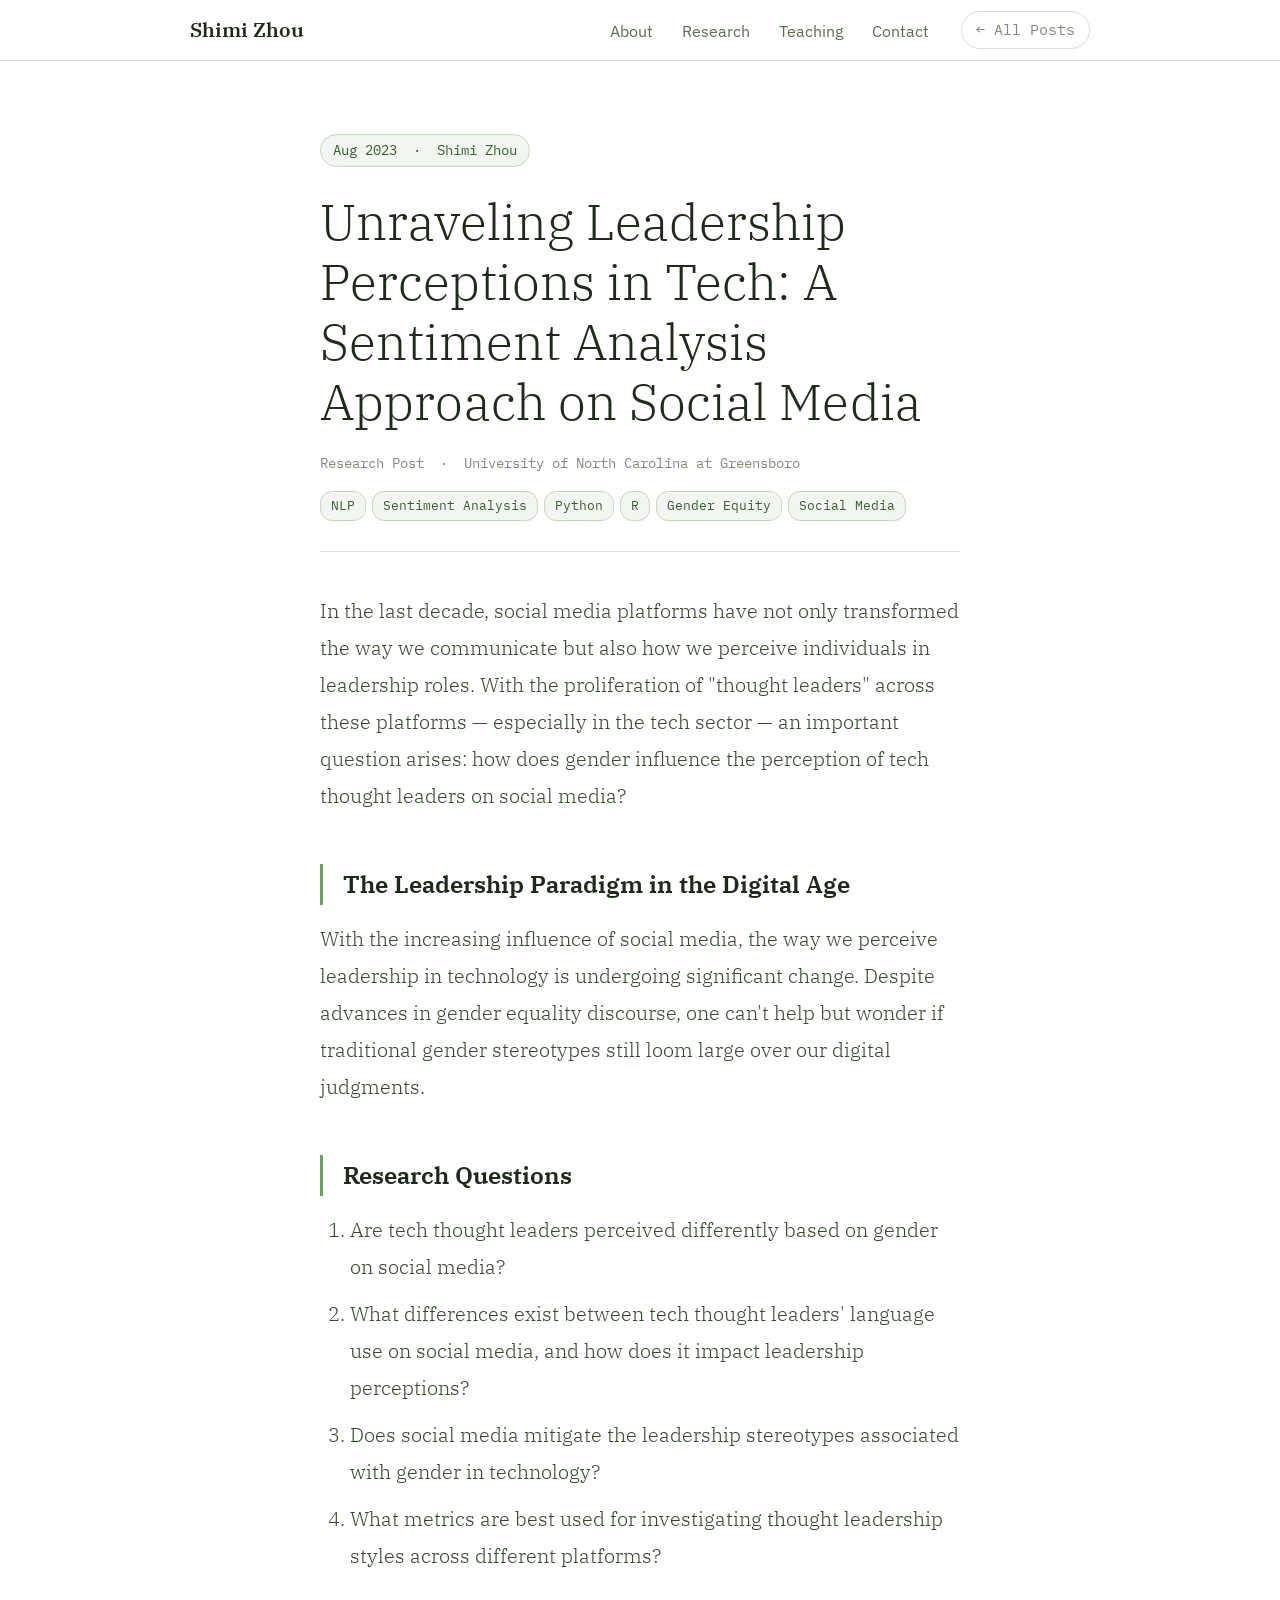
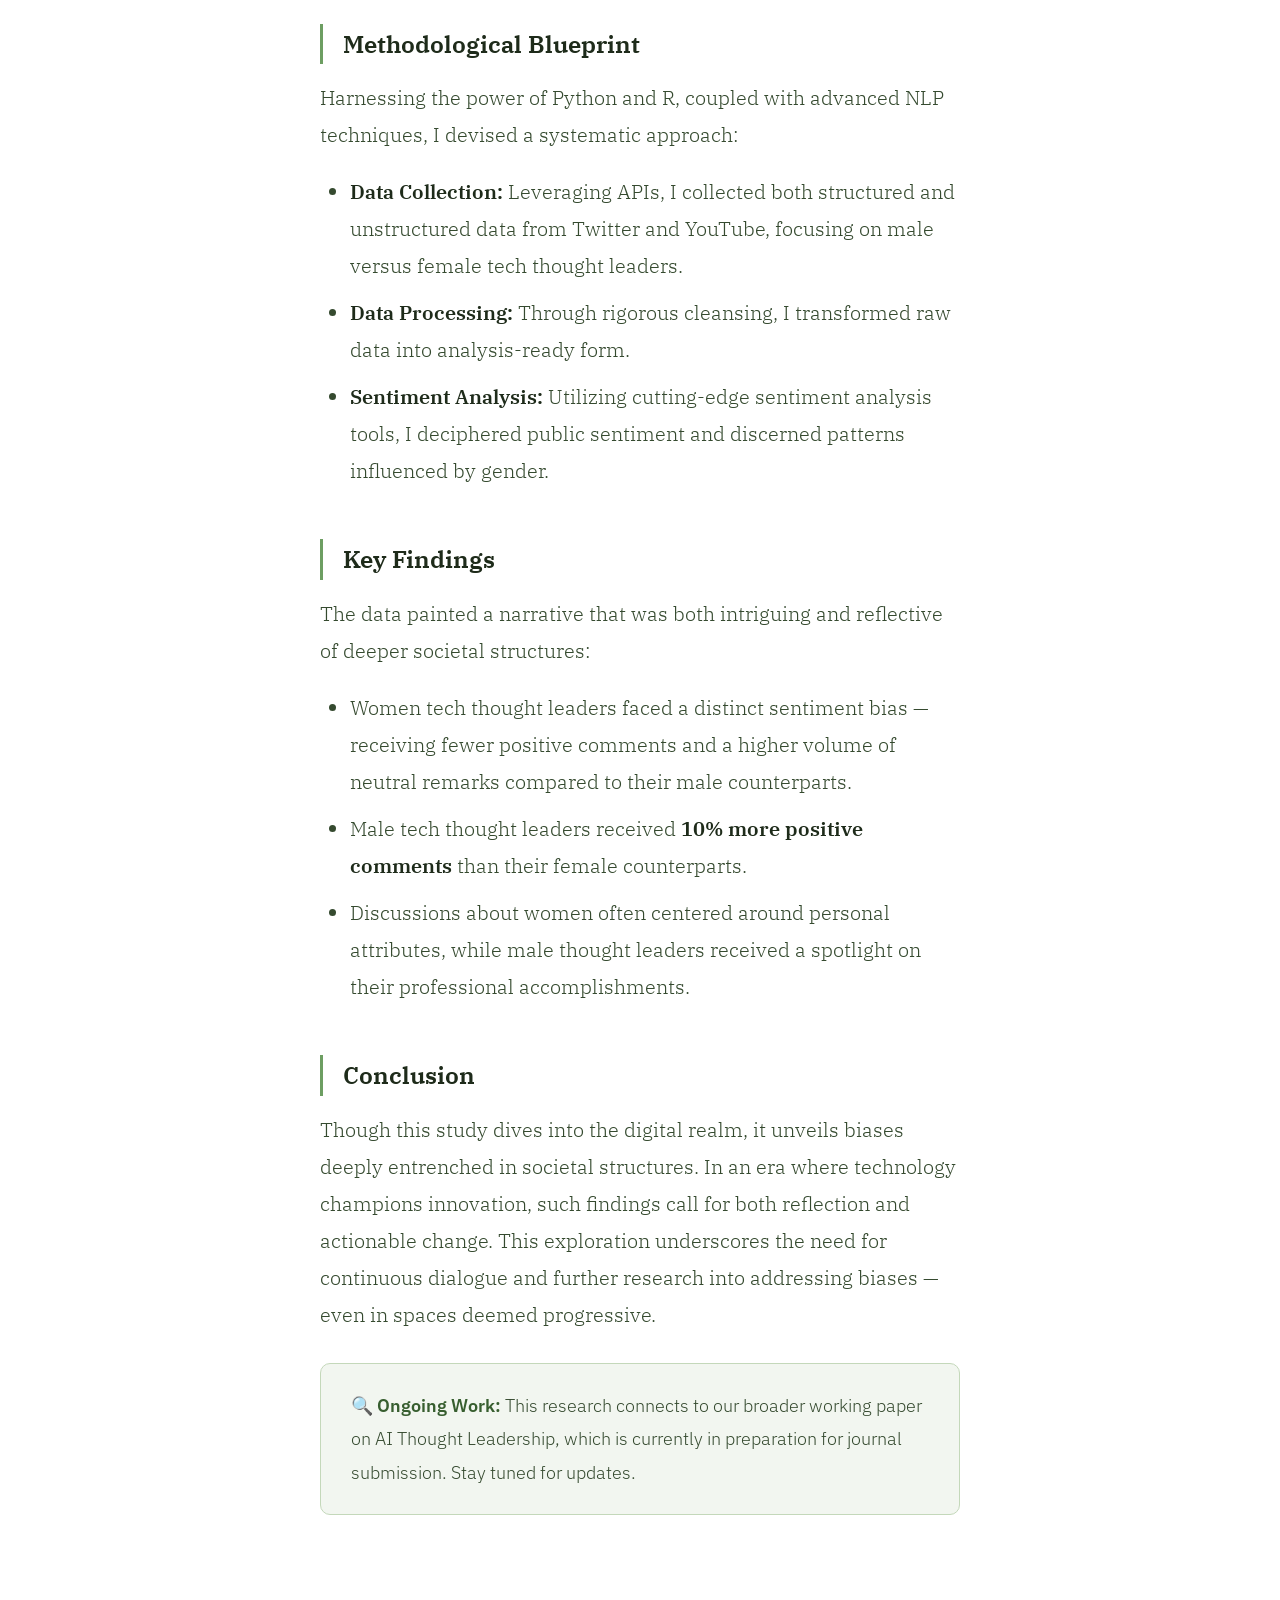
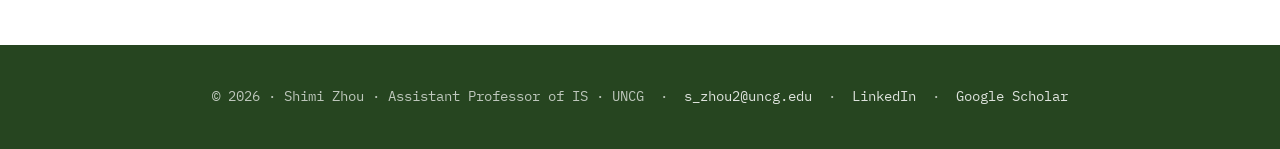
==== research-sentiment.html @ 28179974 "Add files via upload" ====
<!DOCTYPE html>
<html lang="en">
<head>
<meta charset="UTF-8">
<meta name="viewport" content="width=device-width,initial-scale=1">
<title>Unraveling Leadership Perceptions in Tech: A Sentiment Analysis Approach on Social Media — Shimi Zhou</title>
<link href="https://fonts.googleapis.com/css2?family=IBM+Plex+Serif:ital,wght@0,300;0,400;0,600;1,300;1,400;1,600&family=IBM+Plex+Sans:wght@300;400;500;600&family=IBM+Plex+Mono:wght@400;500&display=swap" rel="stylesheet">
<style>
:root{
  --sage-50:#f2f6f0;--sage-100:#e0ead9;--sage-200:#c4d8ba;--sage-300:#9dbd90;
  --sage-400:#6d9e62;--sage-500:#4a7a40;--sage-600:#375e2f;--sage-700:#264520;
  --warm-50:#faf8f4;--warm-100:#f2ede4;
  --stone:#8a8478;--stone2:#6b6560;
  --ink:#1e2b1a;--ink2:#354a2f;--ink3:#5a6e52;
  --white:#ffffff;
  --border:#d4e0cc;--border2:#b8ccac;
  --serif:'IBM Plex Serif',Georgia,serif;
  --sans:'IBM Plex Sans',system-ui,sans-serif;
  --mono:'IBM Plex Mono',monospace;
  --r:10px;--r-sm:6px;--r-lg:16px;
}
*,*::before,*::after{box-sizing:border-box;margin:0;padding:0}
html{font-size:20px;scroll-behavior:smooth}
body{font-family:var(--sans);background:var(--white);color:var(--ink);line-height:1.7}
a{color:var(--sage-500);text-decoration:none}
a:hover{text-decoration:underline}

/* NAV */
nav{position:sticky;top:0;z-index:100;background:rgba(255,255,255,0.95);backdrop-filter:blur(10px);border-bottom:1px solid var(--border);padding:0 2rem}
.nav-inner{max-width:900px;margin:0 auto;display:flex;align-items:center;gap:1rem;height:60px}
.nav-brand{font-family:var(--serif);font-size:1rem;font-weight:600;color:var(--ink);text-decoration:none;margin-right:auto}
.nav-links a{font-family:var(--sans);font-size:0.82rem;color:var(--ink3);text-decoration:none;padding:6px 12px;border-radius:20px;transition:background 0.15s}
.nav-links a:hover{background:var(--sage-50)}
.nav-back{font-family:var(--mono);font-size:0.75rem;color:var(--stone);border:1px solid var(--border);padding:5px 14px;border-radius:20px;transition:all 0.15s}
.nav-back:hover{background:var(--sage-50);color:var(--sage-600);border-color:var(--sage-300);text-decoration:none}

/* ARTICLE */
.article-wrap{max-width:720px;margin:0 auto;padding:3.5rem 2rem 5rem}
.article-chip{display:inline-flex;align-items:center;gap:6px;font-family:var(--mono);font-size:0.68rem;color:var(--sage-600);background:var(--sage-50);border:1px solid var(--sage-200);padding:4px 12px;border-radius:20px;margin-bottom:1.25rem}
h1.article-title{font-family:var(--serif);font-size:clamp(1.7rem,4vw,2.5rem);font-weight:300;color:var(--ink);line-height:1.2;margin-bottom:1rem}
.article-meta{font-family:var(--mono);font-size:0.7rem;color:var(--stone);margin-bottom:0.75rem}
.btags{display:flex;flex-wrap:wrap;gap:6px;margin-bottom:2rem;padding-bottom:1.5rem;border-bottom:1px solid var(--border)}
.btag{font-family:var(--mono);font-size:0.65rem;color:var(--sage-600);background:var(--sage-50);border:1px solid var(--sage-200);padding:3px 10px;border-radius:12px}
h2.bsec-heading{font-family:var(--serif);font-size:1.2rem;font-weight:600;color:var(--ink);margin:2.5rem 0 0.75rem;padding-left:1rem;border-left:3px solid var(--sage-400)}
.bsec-body{font-family:var(--serif);font-size:1rem;font-weight:300;color:var(--ink2);line-height:1.85;margin-bottom:1rem}
.bsec-body p{margin-bottom:1rem}
.bsec-body ul,.bsec-body ol{padding-left:1.5rem;margin-bottom:1rem}
.bsec-body li{margin-bottom:0.5rem}
.bsec-body strong{font-weight:600;color:var(--ink)}
.bsec-body a{color:var(--sage-500);text-decoration:underline;text-underline-offset:3px}
.callout{background:var(--sage-50);border:1px solid var(--sage-200);border-radius:10px;padding:1.25rem 1.5rem;margin:1.5rem 0;font-family:var(--sans);font-size:0.9rem;color:var(--ink2)}
.callout strong{color:var(--sage-600)}

/* FOOTER */
footer{background:var(--sage-700);color:rgba(255,255,255,0.7);padding:2rem;text-align:center;font-family:var(--mono);font-size:0.7rem}
footer a{color:rgba(255,255,255,0.85)}
</style>
</head>
<body>
<nav>
  <div class="nav-inner">
    <a class="nav-brand" href="index.html">Shimi Zhou</a>
    <div class="nav-links">
      <a href="index.html#about">About</a>
      <a href="index.html#research">Research</a>
      <a href="index.html#teaching">Teaching</a>
      <a href="index.html#contact">Contact</a>
    </div>
    <a class="nav-back" href="index.html#blog">← All Posts</a>
  </div>
</nav>

<div class="article-wrap">
  <div class="article-chip">Aug 2023 &nbsp;·&nbsp; Shimi Zhou</div>
  <h1 class="article-title">Unraveling Leadership Perceptions in Tech: A Sentiment Analysis Approach on Social Media</h1>
  <div class="article-meta">Research Post &nbsp;·&nbsp; University of North Carolina at Greensboro</div>
  <div class="btags"><span class="btag">NLP</span><span class="btag">Sentiment Analysis</span><span class="btag">Python</span><span class="btag">R</span><span class="btag">Gender Equity</span><span class="btag">Social Media</span></div>
  <div class="bsec-body"><p>In the last decade, social media platforms have not only transformed the way we communicate but also how we perceive individuals in leadership roles. With the proliferation of "thought leaders" across these platforms — especially in the tech sector — an important question arises: how does gender influence the perception of tech thought leaders on social media?</p></div>
<h2 class="bsec-heading">The Leadership Paradigm in the Digital Age</h2>
<div class="bsec-body"><p>With the increasing influence of social media, the way we perceive leadership in technology is undergoing significant change. Despite advances in gender equality discourse, one can't help but wonder if traditional gender stereotypes still loom large over our digital judgments.</p></div>
<h2 class="bsec-heading">Research Questions</h2>
<div class="bsec-body"><ol><li>Are tech thought leaders perceived differently based on gender on social media?</li><li>What differences exist between tech thought leaders' language use on social media, and how does it impact leadership perceptions?</li><li>Does social media mitigate the leadership stereotypes associated with gender in technology?</li><li>What metrics are best used for investigating thought leadership styles across different platforms?</li></ol></div>
<h2 class="bsec-heading">Methodological Blueprint</h2>
<div class="bsec-body"><p>Harnessing the power of Python and R, coupled with advanced NLP techniques, I devised a systematic approach:</p><ul><li><strong>Data Collection:</strong> Leveraging APIs, I collected both structured and unstructured data from Twitter and YouTube, focusing on male versus female tech thought leaders.</li><li><strong>Data Processing:</strong> Through rigorous cleansing, I transformed raw data into analysis-ready form.</li><li><strong>Sentiment Analysis:</strong> Utilizing cutting-edge sentiment analysis tools, I deciphered public sentiment and discerned patterns influenced by gender.</li></ul></div>
<h2 class="bsec-heading">Key Findings</h2>
<div class="bsec-body"><p>The data painted a narrative that was both intriguing and reflective of deeper societal structures:</p><ul><li>Women tech thought leaders faced a distinct sentiment bias — receiving fewer positive comments and a higher volume of neutral remarks compared to their male counterparts.</li><li>Male tech thought leaders received <strong>10% more positive comments</strong> than their female counterparts.</li><li>Discussions about women often centered around personal attributes, while male thought leaders received a spotlight on their professional accomplishments.</li></ul></div>
<h2 class="bsec-heading">Conclusion</h2>
<div class="bsec-body"><p>Though this study dives into the digital realm, it unveils biases deeply entrenched in societal structures. In an era where technology champions innovation, such findings call for both reflection and actionable change. This exploration underscores the need for continuous dialogue and further research into addressing biases — even in spaces deemed progressive.</p><div class="callout"><strong>🔍 Ongoing Work:</strong> This research connects to our broader working paper on AI Thought Leadership, which is currently in preparation for journal submission. Stay tuned for updates.</div></div>

</div>

<footer>
  <div>© 2026 · Shimi Zhou · Assistant Professor of IS · UNCG &nbsp;·&nbsp;
  <a href="mailto:s_zhou2@uncg.edu">s_zhou2@uncg.edu</a> &nbsp;·&nbsp;
  <a href="https://www.linkedin.com/in/shimi-zhou/" target="_blank">LinkedIn</a> &nbsp;·&nbsp;
  <a href="https://scholar.google.com/citations?user=-22qbhkAAAAJ" target="_blank">Google Scholar</a>
  </div>
</footer>
</body>
</html>
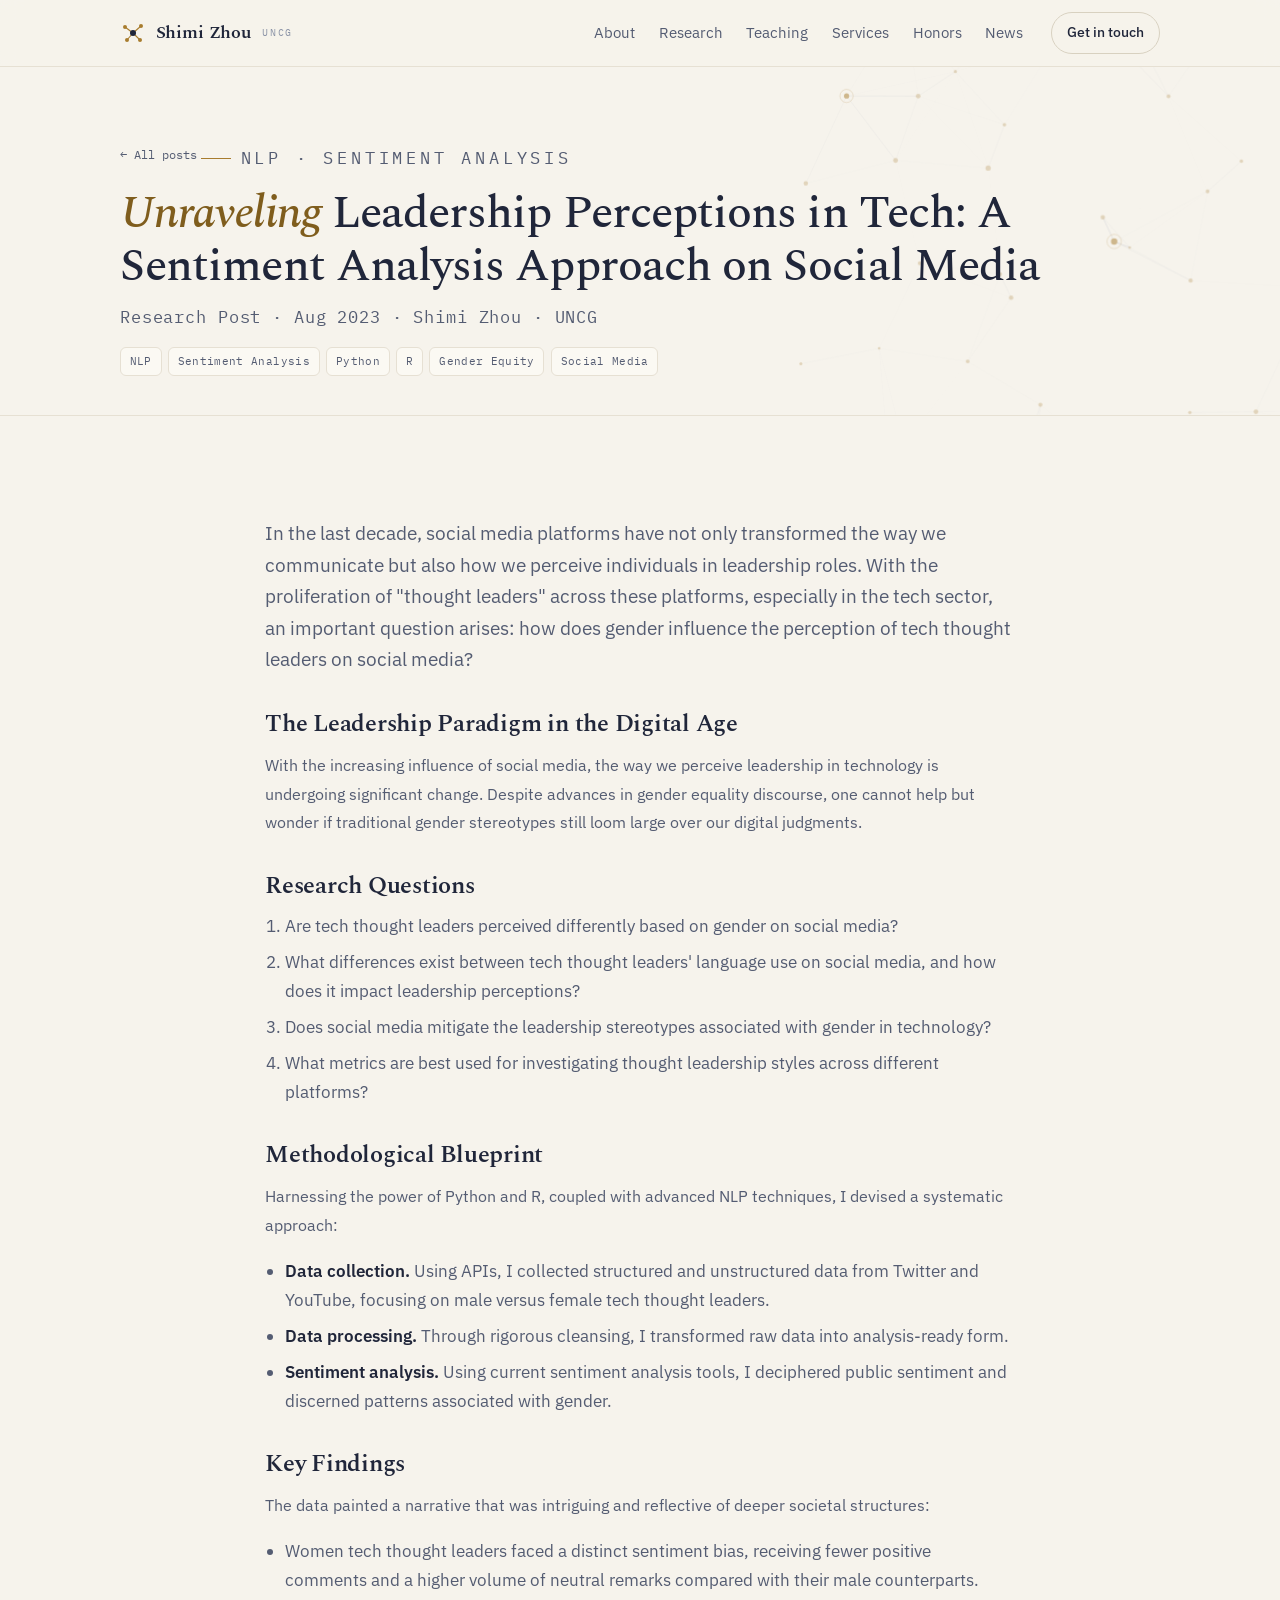
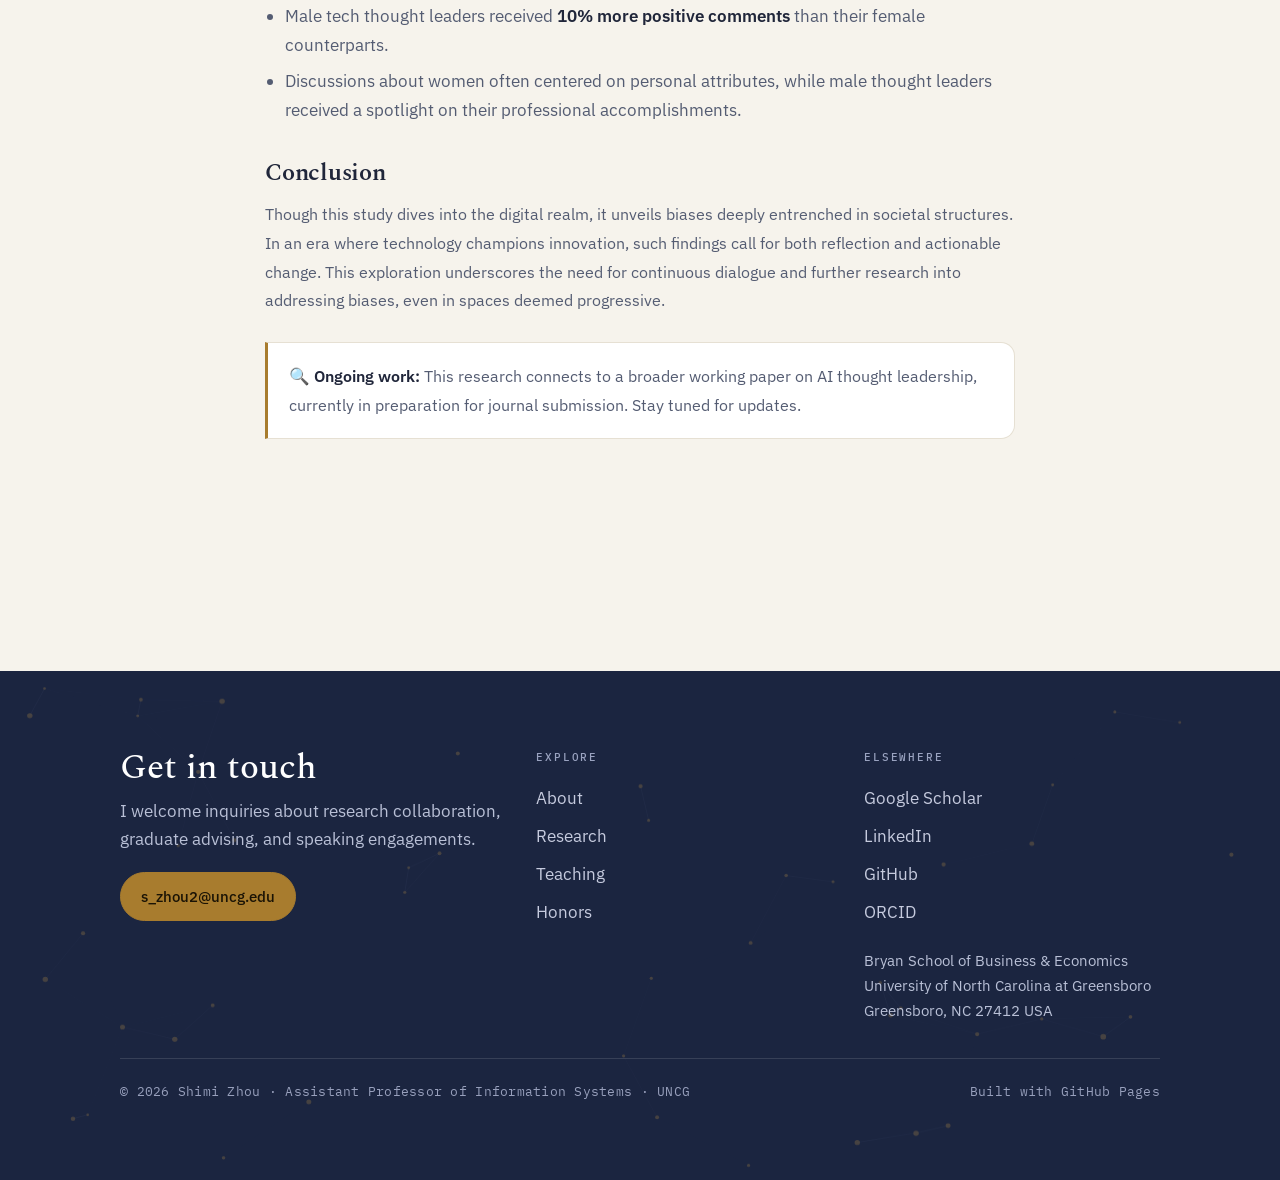
==== commit f8654532: "Add files via upload" ====
--- a/research-sentiment.html
+++ b/research-sentiment.html
@@ -1,100 +1,146 @@
 <!DOCTYPE html>
 <html lang="en">
 <head>
-<meta charset="UTF-8">
-<meta name="viewport" content="width=device-width,initial-scale=1">
+<meta charset="UTF-8" />
+<meta name="viewport" content="width=device-width, initial-scale=1.0" />
 <title>Unraveling Leadership Perceptions in Tech: A Sentiment Analysis Approach on Social Media — Shimi Zhou</title>
-<link href="https://fonts.googleapis.com/css2?family=IBM+Plex+Serif:ital,wght@0,300;0,400;0,600;1,300;1,400;1,600&family=IBM+Plex+Sans:wght@300;400;500;600&family=IBM+Plex+Mono:wght@400;500&display=swap" rel="stylesheet">
+<meta name="description" content="A sentiment analysis of how gender shapes perceptions of tech thought leaders on social media, using Python, R, and NLP. A research post by Shimi Zhou." />
+<link rel="preconnect" href="https://fonts.googleapis.com" />
+<link rel="preconnect" href="https://fonts.gstatic.com" crossorigin />
+<link href="https://fonts.googleapis.com/css2?family=IBM+Plex+Mono:wght@400;500&family=IBM+Plex+Sans:wght@400;500;600&family=Spectral:ital,wght@0,400;0,500;0,600;1,400;1,500&display=swap" rel="stylesheet" />
+<link rel="stylesheet" href="styles.css" />
 <style>
-:root{
-  --sage-50:#f2f6f0;--sage-100:#e0ead9;--sage-200:#c4d8ba;--sage-300:#9dbd90;
-  --sage-400:#6d9e62;--sage-500:#4a7a40;--sage-600:#375e2f;--sage-700:#264520;
-  --warm-50:#faf8f4;--warm-100:#f2ede4;
-  --stone:#8a8478;--stone2:#6b6560;
-  --ink:#1e2b1a;--ink2:#354a2f;--ink3:#5a6e52;
-  --white:#ffffff;
-  --border:#d4e0cc;--border2:#b8ccac;
-  --serif:'IBM Plex Serif',Georgia,serif;
-  --sans:'IBM Plex Sans',system-ui,sans-serif;
-  --mono:'IBM Plex Mono',monospace;
-  --r:10px;--r-sm:6px;--r-lg:16px;
-}
-*,*::before,*::after{box-sizing:border-box;margin:0;padding:0}
-html{font-size:20px;scroll-behavior:smooth}
-body{font-family:var(--sans);background:var(--white);color:var(--ink);line-height:1.7}
-a{color:var(--sage-500);text-decoration:none}
-a:hover{text-decoration:underline}
-
-/* NAV */
-nav{position:sticky;top:0;z-index:100;background:rgba(255,255,255,0.95);backdrop-filter:blur(10px);border-bottom:1px solid var(--border);padding:0 2rem}
-.nav-inner{max-width:900px;margin:0 auto;display:flex;align-items:center;gap:1rem;height:60px}
-.nav-brand{font-family:var(--serif);font-size:1rem;font-weight:600;color:var(--ink);text-decoration:none;margin-right:auto}
-.nav-links a{font-family:var(--sans);font-size:0.82rem;color:var(--ink3);text-decoration:none;padding:6px 12px;border-radius:20px;transition:background 0.15s}
-.nav-links a:hover{background:var(--sage-50)}
-.nav-back{font-family:var(--mono);font-size:0.75rem;color:var(--stone);border:1px solid var(--border);padding:5px 14px;border-radius:20px;transition:all 0.15s}
-.nav-back:hover{background:var(--sage-50);color:var(--sage-600);border-color:var(--sage-300);text-decoration:none}
-
-/* ARTICLE */
-.article-wrap{max-width:720px;margin:0 auto;padding:3.5rem 2rem 5rem}
-.article-chip{display:inline-flex;align-items:center;gap:6px;font-family:var(--mono);font-size:0.68rem;color:var(--sage-600);background:var(--sage-50);border:1px solid var(--sage-200);padding:4px 12px;border-radius:20px;margin-bottom:1.25rem}
-h1.article-title{font-family:var(--serif);font-size:clamp(1.7rem,4vw,2.5rem);font-weight:300;color:var(--ink);line-height:1.2;margin-bottom:1rem}
-.article-meta{font-family:var(--mono);font-size:0.7rem;color:var(--stone);margin-bottom:0.75rem}
-.btags{display:flex;flex-wrap:wrap;gap:6px;margin-bottom:2rem;padding-bottom:1.5rem;border-bottom:1px solid var(--border)}
-.btag{font-family:var(--mono);font-size:0.65rem;color:var(--sage-600);background:var(--sage-50);border:1px solid var(--sage-200);padding:3px 10px;border-radius:12px}
-h2.bsec-heading{font-family:var(--serif);font-size:1.2rem;font-weight:600;color:var(--ink);margin:2.5rem 0 0.75rem;padding-left:1rem;border-left:3px solid var(--sage-400)}
-.bsec-body{font-family:var(--serif);font-size:1rem;font-weight:300;color:var(--ink2);line-height:1.85;margin-bottom:1rem}
-.bsec-body p{margin-bottom:1rem}
-.bsec-body ul,.bsec-body ol{padding-left:1.5rem;margin-bottom:1rem}
-.bsec-body li{margin-bottom:0.5rem}
-.bsec-body strong{font-weight:600;color:var(--ink)}
-.bsec-body a{color:var(--sage-500);text-decoration:underline;text-underline-offset:3px}
-.callout{background:var(--sage-50);border:1px solid var(--sage-200);border-radius:10px;padding:1.25rem 1.5rem;margin:1.5rem 0;font-family:var(--sans);font-size:0.9rem;color:var(--ink2)}
-.callout strong{color:var(--sage-600)}
-
-/* FOOTER */
-footer{background:var(--sage-700);color:rgba(255,255,255,0.7);padding:2rem;text-align:center;font-family:var(--mono);font-size:0.7rem}
-footer a{color:rgba(255,255,255,0.85)}
+  .page-head.post h1 { font-size: clamp(1.9rem, 4vw, 2.9rem); line-height: 1.15; }
+  .post-meta { font-family: var(--ff-mono); font-size: .78rem; letter-spacing: .05em; color: var(--ink-3); margin: .3rem 0 0; }
+  .back-link { display: inline-flex; align-items: center; gap: .4rem; font-family: var(--ff-mono); font-size: .78rem; color: var(--ink-2); text-decoration: none; margin-bottom: 1rem; }
+  .back-link:hover { color: var(--accent-deep); }
+  .article { max-width: 750px; margin-inline: auto; }
+  .article .lead { font-size: 1.16rem; color: var(--ink-2); line-height: 1.7; margin: 0 0 1.6rem; }
+  .article h2 { font-family: var(--ff-display); font-weight: 600; font-size: 1.5rem; letter-spacing: -.01em; margin: 2.2rem 0 .8rem; }
+  .article p { color: var(--ink-2); line-height: 1.75; margin: 0 0 1.1rem; font-size: 1.03rem; }
+  .article strong { color: var(--ink); font-weight: 600; }
+  .article ul, .article ol { color: var(--ink-2); line-height: 1.7; margin: 0 0 1.2rem; padding-left: 1.25rem; }
+  .article li { margin: .45rem 0; }
+  .article a { color: var(--accent-deep); text-decoration: none; border-bottom: 1px solid var(--line-2); }
+  .article a:hover { border-color: var(--accent); }
+  .callout { background: var(--surface); border: 1px solid var(--line); border-left: 3px solid var(--accent); border-radius: 0 var(--radius) var(--radius) 0; padding: 1.15rem 1.3rem; margin: 1.7rem 0; font-size: .98rem; }
+  .callout p { margin: 0; color: var(--ink-2); }
+  .callout strong { color: var(--ink); }
 </style>
 </head>
 <body>
-<nav>
-  <div class="nav-inner">
-    <a class="nav-brand" href="index.html">Shimi Zhou</a>
-    <div class="nav-links">
-      <a href="index.html#about">About</a>
-      <a href="index.html#research">Research</a>
-      <a href="index.html#teaching">Teaching</a>
-      <a href="index.html#contact">Contact</a>
+
+<header class="nav" data-open="false">
+  <div class="container nav-inner">
+    <a class="brand" href="index.html" aria-label="Shimi Zhou — home">
+      <svg class="brand-mark" viewBox="0 0 26 26" fill="none" aria-hidden="true">
+        <line x1="5" y1="7" x2="13" y2="13" stroke="#A87C2E" stroke-width="1.1"/><line x1="21" y1="6" x2="13" y2="13" stroke="#A87C2E" stroke-width="1.1"/><line x1="7" y1="20" x2="13" y2="13" stroke="#A87C2E" stroke-width="1.1"/><line x1="20" y1="20" x2="13" y2="13" stroke="#A87C2E" stroke-width="1.1"/>
+        <circle cx="13" cy="13" r="3" fill="#20263A"/><circle cx="5" cy="7" r="2" fill="#A87C2E"/><circle cx="21" cy="6" r="2" fill="#A87C2E"/><circle cx="7" cy="20" r="2" fill="#A87C2E"/><circle cx="20" cy="20" r="2" fill="#A87C2E"/>
+      </svg>
+      Shimi&nbsp;Zhou <small>UNCG</small>
+    </a>
+    <button class="nav-toggle" aria-label="Menu" aria-expanded="false"><span></span></button>
+    <div class="nav-menu">
+      <nav class="nav-links" aria-label="Primary">
+        <a href="index.html#about">About</a>
+        <a href="research.html">Research</a>
+        <a href="teaching.html">Teaching</a>
+        <a href="services.html">Services</a>
+        <a href="honors.html">Honors</a>
+        <a href="index.html#news">News</a>
+      </nav>
+      <a class="nav-cta" href="mailto:s_zhou2@uncg.edu">Get in touch</a>
     </div>
-    <a class="nav-back" href="index.html#blog">← All Posts</a>
   </div>
-</nav>
+</header>
 
-<div class="article-wrap">
-  <div class="article-chip">Aug 2023 &nbsp;·&nbsp; Shimi Zhou</div>
-  <h1 class="article-title">Unraveling Leadership Perceptions in Tech: A Sentiment Analysis Approach on Social Media</h1>
-  <div class="article-meta">Research Post &nbsp;·&nbsp; University of North Carolina at Greensboro</div>
-  <div class="btags"><span class="btag">NLP</span><span class="btag">Sentiment Analysis</span><span class="btag">Python</span><span class="btag">R</span><span class="btag">Gender Equity</span><span class="btag">Social Media</span></div>
-  <div class="bsec-body"><p>In the last decade, social media platforms have not only transformed the way we communicate but also how we perceive individuals in leadership roles. With the proliferation of "thought leaders" across these platforms — especially in the tech sector — an important question arises: how does gender influence the perception of tech thought leaders on social media?</p></div>
-<h2 class="bsec-heading">The Leadership Paradigm in the Digital Age</h2>
-<div class="bsec-body"><p>With the increasing influence of social media, the way we perceive leadership in technology is undergoing significant change. Despite advances in gender equality discourse, one can't help but wonder if traditional gender stereotypes still loom large over our digital judgments.</p></div>
-<h2 class="bsec-heading">Research Questions</h2>
-<div class="bsec-body"><ol><li>Are tech thought leaders perceived differently based on gender on social media?</li><li>What differences exist between tech thought leaders' language use on social media, and how does it impact leadership perceptions?</li><li>Does social media mitigate the leadership stereotypes associated with gender in technology?</li><li>What metrics are best used for investigating thought leadership styles across different platforms?</li></ol></div>
-<h2 class="bsec-heading">Methodological Blueprint</h2>
-<div class="bsec-body"><p>Harnessing the power of Python and R, coupled with advanced NLP techniques, I devised a systematic approach:</p><ul><li><strong>Data Collection:</strong> Leveraging APIs, I collected both structured and unstructured data from Twitter and YouTube, focusing on male versus female tech thought leaders.</li><li><strong>Data Processing:</strong> Through rigorous cleansing, I transformed raw data into analysis-ready form.</li><li><strong>Sentiment Analysis:</strong> Utilizing cutting-edge sentiment analysis tools, I deciphered public sentiment and discerned patterns influenced by gender.</li></ul></div>
-<h2 class="bsec-heading">Key Findings</h2>
-<div class="bsec-body"><p>The data painted a narrative that was both intriguing and reflective of deeper societal structures:</p><ul><li>Women tech thought leaders faced a distinct sentiment bias — receiving fewer positive comments and a higher volume of neutral remarks compared to their male counterparts.</li><li>Male tech thought leaders received <strong>10% more positive comments</strong> than their female counterparts.</li><li>Discussions about women often centered around personal attributes, while male thought leaders received a spotlight on their professional accomplishments.</li></ul></div>
-<h2 class="bsec-heading">Conclusion</h2>
-<div class="bsec-body"><p>Though this study dives into the digital realm, it unveils biases deeply entrenched in societal structures. In an era where technology champions innovation, such findings call for both reflection and actionable change. This exploration underscores the need for continuous dialogue and further research into addressing biases — even in spaces deemed progressive.</p><div class="callout"><strong>🔍 Ongoing Work:</strong> This research connects to our broader working paper on AI Thought Leadership, which is currently in preparation for journal submission. Stay tuned for updates.</div></div>
+<section class="page-head post">
+  <canvas data-net="head" aria-hidden="true"></canvas>
+  <div class="container">
+    <a class="back-link" href="index.html#news">← All posts</a>
+    <p class="eyebrow node">NLP · Sentiment Analysis</p>
+    <h1><em>Unraveling</em> Leadership Perceptions in Tech: A Sentiment Analysis Approach on Social Media</h1>
+    <p class="post-meta">Research Post · Aug 2023 · Shimi Zhou · UNCG</p>
+    <div class="chips" style="margin-top:.95rem">
+      <span class="chip">NLP</span><span class="chip">Sentiment Analysis</span><span class="chip">Python</span><span class="chip">R</span><span class="chip">Gender Equity</span><span class="chip">Social Media</span>
+    </div>
+  </div>
+</section>
 
-</div>
+<section class="section">
+  <div class="container">
+    <article class="article">
+      <p class="lead">In the last decade, social media platforms have not only transformed the way we communicate but also how we perceive individuals in leadership roles. With the proliferation of "thought leaders" across these platforms, especially in the tech sector, an important question arises: how does gender influence the perception of tech thought leaders on social media?</p>
 
-<footer>
-  <div>© 2026 · Shimi Zhou · Assistant Professor of IS · UNCG &nbsp;·&nbsp;
-  <a href="mailto:s_zhou2@uncg.edu">s_zhou2@uncg.edu</a> &nbsp;·&nbsp;
-  <a href="https://www.linkedin.com/in/shimi-zhou/" target="_blank">LinkedIn</a> &nbsp;·&nbsp;
-  <a href="https://scholar.google.com/citations?user=-22qbhkAAAAJ" target="_blank">Google Scholar</a>
+      <h2>The Leadership Paradigm in the Digital Age</h2>
+      <p>With the increasing influence of social media, the way we perceive leadership in technology is undergoing significant change. Despite advances in gender equality discourse, one cannot help but wonder if traditional gender stereotypes still loom large over our digital judgments.</p>
+
+      <h2>Research Questions</h2>
+      <ol>
+        <li>Are tech thought leaders perceived differently based on gender on social media?</li>
+        <li>What differences exist between tech thought leaders' language use on social media, and how does it impact leadership perceptions?</li>
+        <li>Does social media mitigate the leadership stereotypes associated with gender in technology?</li>
+        <li>What metrics are best used for investigating thought leadership styles across different platforms?</li>
+      </ol>
+
+      <h2>Methodological Blueprint</h2>
+      <p>Harnessing the power of Python and R, coupled with advanced NLP techniques, I devised a systematic approach:</p>
+      <ul>
+        <li><strong>Data collection.</strong> Using APIs, I collected structured and unstructured data from Twitter and YouTube, focusing on male versus female tech thought leaders.</li>
+        <li><strong>Data processing.</strong> Through rigorous cleansing, I transformed raw data into analysis-ready form.</li>
+        <li><strong>Sentiment analysis.</strong> Using current sentiment analysis tools, I deciphered public sentiment and discerned patterns associated with gender.</li>
+      </ul>
+
+      <h2>Key Findings</h2>
+      <p>The data painted a narrative that was intriguing and reflective of deeper societal structures:</p>
+      <ul>
+        <li>Women tech thought leaders faced a distinct sentiment bias, receiving fewer positive comments and a higher volume of neutral remarks compared with their male counterparts.</li>
+        <li>Male tech thought leaders received <strong>10% more positive comments</strong> than their female counterparts.</li>
+        <li>Discussions about women often centered on personal attributes, while male thought leaders received a spotlight on their professional accomplishments.</li>
+      </ul>
+
+      <h2>Conclusion</h2>
+      <p>Though this study dives into the digital realm, it unveils biases deeply entrenched in societal structures. In an era where technology champions innovation, such findings call for both reflection and actionable change. This exploration underscores the need for continuous dialogue and further research into addressing biases, even in spaces deemed progressive.</p>
+
+      <div class="callout">
+        <p><strong>🔍 Ongoing work:</strong> This research connects to a broader working paper on AI thought leadership, currently in preparation for journal submission. Stay tuned for updates.</p>
+      </div>
+    </article>
+  </div>
+</section>
+
+<footer class="footer">
+  <canvas class="foot-net" data-net="footer" aria-hidden="true"></canvas>
+  <div class="container">
+    <div class="footer-grid">
+      <div>
+        <h2>Get in touch</h2>
+        <p class="foot-lead">I welcome inquiries about research collaboration, graduate advising, and speaking engagements.</p>
+        <a class="btn btn-gold" href="mailto:s_zhou2@uncg.edu">s_zhou2@uncg.edu</a>
+      </div>
+      <div class="col">
+        <h4>Explore</h4>
+        <a href="index.html#about">About</a>
+        <a href="research.html">Research</a>
+        <a href="teaching.html">Teaching</a>
+        <a href="honors.html">Honors</a>
+      </div>
+      <div class="col">
+        <h4>Elsewhere</h4>
+        <a href="https://scholar.google.com/citations?user=-22qbhkAAAAJ&hl=en&oi=ao" target="_blank" rel="noopener">Google Scholar</a>
+        <a href="https://www.linkedin.com/in/shimi-zhou/" target="_blank" rel="noopener">LinkedIn</a>
+        <a href="https://github.com/ShimiZhou" target="_blank" rel="noopener">GitHub</a>
+        <a href="https://orcid.org/0000-0001-6086-1185" target="_blank" rel="noopener">ORCID</a>
+        <address style="margin-top:1rem;">Bryan School of Business &amp; Economics<br/>University of North Carolina at Greensboro<br/>Greensboro, NC 27412 USA</address>
+      </div>
+    </div>
+    <div class="footer-base">
+      <span>© 2026 Shimi Zhou · Assistant Professor of Information Systems · UNCG</span>
+      <span>Built with GitHub Pages</span>
+    </div>
   </div>
 </footer>
+
+<script src="app.js"></script>
 </body>
-</html>+</html>
--- a/styles.css
+++ b/styles.css
@@ -0,0 +1,485 @@
+/* =============================================================
+   Shimi Zhou — academic site
+   Palette: warm paper + deep indigo ink + restrained gold
+   Type: Spectral (display) / IBM Plex Sans (body) / IBM Plex Mono (labels)
+   ============================================================= */
+
+:root {
+  --ink: #20263A;          /* primary text: deep indigo-slate */
+  --ink-2: #545C72;        /* secondary text */
+  --ink-3: #8B93A6;        /* tertiary / captions */
+  --paper: #F6F3EC;        /* page background, warm paper */
+  --surface: #FFFFFF;      /* cards */
+  --surface-2: #FBF9F3;    /* subtle panels */
+  --deep: #1B2540;         /* deep indigo blocks (footer) */
+  --deep-2: #131B31;       /* darker indigo */
+  --line: #E6E0D3;         /* hairline */
+  --line-2: #D8D1C0;       /* stronger hairline */
+  --accent: #A87C2E;       /* muted gold */
+  --accent-2: #C79A45;     /* lighter gold (nodes) */
+  --accent-deep: #7F5D1D;  /* darker gold for text on light */
+  --net: #C6C2B4;          /* network edges on paper */
+  --net-deep: #46527A;     /* network edges on indigo */
+
+  --maxw: 1120px;
+  --gap: clamp(1rem, 2vw, 1.6rem);
+  --section-y: clamp(3.75rem, 8vw, 6.75rem);
+  --radius: 14px;
+  --radius-sm: 9px;
+
+  --shadow: 0 1px 2px rgba(28, 32, 52, .04),
+            0 12px 34px -18px rgba(28, 32, 52, .22);
+  --shadow-lg: 0 24px 60px -28px rgba(20, 26, 48, .38);
+
+  --ff-display: "Spectral", Georgia, serif;
+  --ff-body: "IBM Plex Sans", system-ui, -apple-system, sans-serif;
+  --ff-mono: "IBM Plex Mono", ui-monospace, "SFMono-Regular", monospace;
+}
+
+* { box-sizing: border-box; }
+
+html { scroll-behavior: smooth; }
+@media (prefers-reduced-motion: reduce) { html { scroll-behavior: auto; } }
+
+body {
+  margin: 0;
+  font-family: var(--ff-body);
+  color: var(--ink);
+  background: var(--paper);
+  line-height: 1.65;
+  font-size: 1.0625rem;
+  -webkit-font-smoothing: antialiased;
+  text-rendering: optimizeLegibility;
+}
+
+img { max-width: 100%; display: block; }
+a { color: inherit; }
+
+.container {
+  width: 100%;
+  max-width: var(--maxw);
+  margin-inline: auto;
+  padding-inline: clamp(1.25rem, 4vw, 2.5rem);
+}
+
+/* ---------- shared type ---------- */
+.eyebrow {
+  font-family: var(--ff-mono);
+  font-size: .72rem;
+  letter-spacing: .22em;
+  text-transform: uppercase;
+  color: var(--accent-deep);
+  display: inline-flex;
+  align-items: center;
+  gap: .6rem;
+  margin: 0 0 1.1rem;
+}
+.eyebrow::before {
+  content: "";
+  width: 26px; height: 1px;
+  background: var(--accent);
+  position: relative;
+}
+.eyebrow.node::before {
+  width: 30px;
+  background:
+    radial-gradient(circle 3px at 3px 50%, var(--accent) 96%, transparent) left/auto no-repeat,
+    linear-gradient(var(--accent), var(--accent)) left 6px center / 24px 1px no-repeat;
+}
+
+h1, h2, h3 { font-family: var(--ff-display); font-weight: 600; line-height: 1.12; color: var(--ink); }
+
+.section-title {
+  font-size: clamp(1.75rem, 3.6vw, 2.65rem);
+  letter-spacing: -.01em;
+  margin: 0 0 .5rem;
+  font-weight: 500;
+}
+.section-title em { font-style: italic; color: var(--accent-deep); }
+.section-lead {
+  color: var(--ink-2);
+  max-width: 62ch;
+  margin: .3rem 0 0;
+  font-size: 1.075rem;
+}
+
+.section { padding-block: var(--section-y); }
+.section + .section { padding-top: 0; }
+.section-head { margin-bottom: clamp(1.75rem, 4vw, 2.75rem); }
+
+/* ---------- nav ---------- */
+.nav {
+  position: sticky; top: 0; z-index: 50;
+  background: color-mix(in srgb, var(--paper) 82%, transparent);
+  backdrop-filter: saturate(140%) blur(10px);
+  border-bottom: 1px solid var(--line);
+}
+.nav-inner {
+  display: flex; align-items: center; justify-content: space-between;
+  gap: 1rem; min-height: 66px;
+}
+.brand {
+  display: inline-flex; align-items: center; gap: .6rem;
+  text-decoration: none; color: var(--ink);
+  font-family: var(--ff-display); font-weight: 600; font-size: 1.12rem;
+  letter-spacing: -.01em;
+}
+.brand-mark { width: 26px; height: 26px; flex: none; }
+.brand small {
+  font-family: var(--ff-mono); font-weight: 400;
+  font-size: .62rem; letter-spacing: .18em; text-transform: uppercase;
+  color: var(--ink-3); margin-left: .1rem;
+}
+.nav-links { display: flex; align-items: center; gap: clamp(.5rem, 1.6vw, 1.4rem); }
+.nav-links a {
+  text-decoration: none; color: var(--ink-2);
+  font-size: .92rem; padding: .35rem .1rem; position: relative;
+  transition: color .18s ease;
+}
+.nav-links a::after {
+  content: ""; position: absolute; left: 0; right: 0; bottom: -2px; height: 2px;
+  background: var(--accent); transform: scaleX(0); transform-origin: left;
+  transition: transform .22s ease;
+}
+.nav-links a:hover { color: var(--ink); }
+.nav-links a:hover::after,
+.nav-links a[aria-current="page"]::after { transform: scaleX(1); }
+.nav-links a[aria-current="page"] { color: var(--ink); font-weight: 500; }
+
+.nav-cta {
+  text-decoration: none; font-size: .88rem; font-weight: 500;
+  padding: .5rem .95rem; border-radius: 999px;
+  border: 1px solid var(--line-2); color: var(--ink);
+  transition: border-color .18s ease, background .18s ease;
+}
+.nav-cta:hover { border-color: var(--accent); background: color-mix(in srgb, var(--accent) 8%, transparent); }
+
+.nav-toggle {
+  display: none; background: none; border: 1px solid var(--line-2);
+  border-radius: 9px; width: 42px; height: 38px; cursor: pointer;
+  padding: 0; align-items: center; justify-content: center;
+}
+.nav-toggle span, .nav-toggle span::before, .nav-toggle span::after {
+  content: ""; display: block; width: 18px; height: 2px; background: var(--ink);
+  position: relative; transition: transform .2s ease, opacity .2s ease;
+}
+.nav-toggle span::before { position: absolute; top: -6px; }
+.nav-toggle span::after { position: absolute; top: 6px; }
+.nav[data-open="true"] .nav-toggle span { background: transparent; }
+.nav[data-open="true"] .nav-toggle span::before { transform: translateY(6px) rotate(45deg); }
+.nav[data-open="true"] .nav-toggle span::after { transform: translateY(-6px) rotate(-45deg); }
+
+@media (max-width: 860px) {
+  .nav-toggle { display: inline-flex; }
+  .nav-menu {
+    position: absolute; left: 0; right: 0; top: 100%;
+    background: var(--paper); border-bottom: 1px solid var(--line);
+    display: grid; gap: .2rem; padding: .75rem clamp(1.25rem, 4vw, 2.5rem) 1.25rem;
+    transform: translateY(-8px); opacity: 0; pointer-events: none;
+    transition: opacity .18s ease, transform .18s ease;
+  }
+  .nav[data-open="true"] .nav-menu { transform: none; opacity: 1; pointer-events: auto; }
+  .nav-menu { flex-direction: column; align-items: stretch; }
+  .nav-links { flex-direction: column; align-items: stretch; gap: 0; }
+  .nav-links a { padding: .7rem .2rem; border-bottom: 1px solid var(--line); }
+  .nav-links a::after { display: none; }
+  .nav-links a[aria-current="page"] { color: var(--accent-deep); }
+  .nav-cta { margin-top: .6rem; text-align: center; }
+}
+.nav-menu { display: flex; align-items: center; gap: clamp(.75rem, 2vw, 1.8rem); }
+
+/* ---------- buttons ---------- */
+.btn {
+  display: inline-flex; align-items: center; gap: .5rem;
+  font: inherit; font-size: .95rem; font-weight: 500;
+  text-decoration: none; cursor: pointer;
+  padding: .7rem 1.25rem; border-radius: 999px;
+  border: 1px solid transparent; transition: transform .16s ease, background .18s ease, border-color .18s ease;
+}
+.btn:active { transform: translateY(1px); }
+.btn-primary { background: var(--ink); color: #fff; }
+.btn-primary:hover { background: var(--deep); }
+.btn-ghost { border-color: var(--line-2); color: var(--ink); }
+.btn-ghost:hover { border-color: var(--accent); background: color-mix(in srgb, var(--accent) 8%, transparent); }
+.btn .arr { transition: transform .18s ease; }
+.btn:hover .arr { transform: translateX(3px); }
+
+/* =============================================================
+   HERO
+   ============================================================= */
+.hero { padding-block: clamp(2.5rem, 6vw, 5rem) clamp(3rem, 7vw, 5.5rem); position: relative; }
+.hero-grid {
+  display: grid; grid-template-columns: 1.05fr .95fr; gap: clamp(2rem, 5vw, 4.5rem);
+  align-items: center;
+}
+.hero-name {
+  font-size: clamp(3rem, 8vw, 5.75rem); font-weight: 500; letter-spacing: -.03em;
+  line-height: .98; margin: .2rem 0 .1rem;
+}
+.hero-name .given { font-style: normal; }
+.hero-name .family { font-style: italic; color: var(--ink); }
+.hero-cn {
+  font-family: var(--ff-display); font-size: clamp(1.15rem, 2.4vw, 1.5rem);
+  color: var(--ink-2); letter-spacing: .28em; margin: 0 0 1.15rem; font-weight: 400;
+}
+.hero-role { font-size: 1.12rem; color: var(--ink); margin: 0 0 .15rem; font-weight: 500; }
+.hero-affil { color: var(--ink-2); margin: 0 0 1.35rem; font-size: 1rem; }
+.hero-intro { color: var(--ink-2); max-width: 52ch; margin: 0 0 1.6rem; }
+.hero-actions { display: flex; flex-wrap: wrap; gap: .7rem; margin-bottom: 1.5rem; }
+
+.hero-tags { display: flex; flex-wrap: wrap; gap: .45rem; margin-top: .2rem; }
+.tag {
+  font-family: var(--ff-mono); font-size: .72rem; letter-spacing: .04em;
+  color: var(--ink-2); background: var(--surface); border: 1px solid var(--line);
+  padding: .32rem .6rem; border-radius: 999px;
+}
+
+/* network figure with central photo node */
+.hero-figure { position: relative; aspect-ratio: 1 / 1; width: 100%; max-width: 460px; margin-inline: auto; }
+.hero-canvas { position: absolute; inset: 0; width: 100%; height: 100%; }
+.hero-photo {
+  position: absolute; top: 50%; left: 50%; transform: translate(-50%, -50%);
+  width: 44%; aspect-ratio: 1; border-radius: 50%;
+  background: var(--surface-2); border: 1px solid var(--line-2);
+  box-shadow: 0 0 0 6px var(--paper), 0 0 0 7px color-mix(in srgb, var(--accent) 55%, transparent),
+              var(--shadow-lg);
+  overflow: hidden; display: grid; place-items: center; z-index: 2;
+}
+.hero-photo img { width: 100%; height: 100%; object-fit: cover; }
+.hero-photo .monogram {
+  font-family: var(--ff-display); font-size: clamp(2.4rem, 8vw, 3.6rem); font-weight: 600;
+  color: var(--ink); letter-spacing: -.02em;
+}
+.hero-photo .monogram small {
+  display: block; font-family: var(--ff-mono); font-size: .6rem; letter-spacing: .18em;
+  color: var(--ink-3); text-align: center; margin-top: .1rem;
+}
+.hero-figure .fig-label {
+  position: absolute; bottom: -.2rem; left: 50%; transform: translateX(-50%);
+  font-family: var(--ff-mono); font-size: .64rem; letter-spacing: .16em; text-transform: uppercase;
+  color: var(--ink-3); white-space: nowrap;
+}
+
+.socials { display: flex; flex-wrap: wrap; gap: .9rem; margin-top: 1.4rem; }
+.socials a {
+  font-family: var(--ff-mono); font-size: .78rem; letter-spacing: .04em;
+  text-decoration: none; color: var(--ink-2);
+  border-bottom: 1px solid transparent; padding-bottom: 1px; transition: color .16s, border-color .16s;
+}
+.socials a:hover { color: var(--ink); border-color: var(--accent); }
+
+@media (max-width: 860px) {
+  .hero-grid { grid-template-columns: 1fr; gap: 2.2rem; }
+  .hero-figure { order: -1; max-width: 320px; }
+}
+
+/* =============================================================
+   ABOUT
+   ============================================================= */
+.about-grid { display: grid; grid-template-columns: 1.5fr 1fr; gap: clamp(2rem, 5vw, 4rem); align-items: start; }
+@media (max-width: 860px) { .about-grid { grid-template-columns: 1fr; } }
+.prose p { color: var(--ink-2); margin: 0 0 1.1rem; }
+.prose p strong { color: var(--ink); font-weight: 600; }
+.prose a { color: var(--accent-deep); text-decoration: none; border-bottom: 1px solid var(--line-2); }
+.prose a:hover { border-color: var(--accent); }
+
+.pullquote {
+  font-family: var(--ff-display); font-style: italic; font-size: 1.22rem; line-height: 1.5;
+  color: var(--ink); border-left: 2px solid var(--accent); padding: .2rem 0 .2rem 1.25rem;
+  margin: 1.75rem 0; max-width: 54ch;
+}
+
+.about-aside { display: grid; gap: 1rem; }
+.mini-card {
+  background: var(--surface); border: 1px solid var(--line); border-radius: var(--radius);
+  padding: 1.15rem 1.25rem;
+}
+.mini-card h4 {
+  font-family: var(--ff-mono); font-size: .7rem; letter-spacing: .16em; text-transform: uppercase;
+  color: var(--accent-deep); margin: 0 0 .85rem; font-weight: 500;
+}
+.timeline { display: grid; gap: .9rem; }
+.timeline .row { display: grid; grid-template-columns: 1fr auto; gap: .5rem 1rem; align-items: baseline; }
+.timeline .role { font-weight: 500; color: var(--ink); font-size: .95rem; }
+.timeline .where { color: var(--ink-2); font-size: .85rem; }
+.timeline .when { font-family: var(--ff-mono); font-size: .72rem; color: var(--ink-3); white-space: nowrap; }
+
+/* interests grid */
+.interest-grid { display: grid; grid-template-columns: repeat(auto-fit, minmax(230px, 1fr)); gap: 1rem; margin-top: 1.5rem; }
+.interest {
+  background: var(--surface); border: 1px solid var(--line); border-radius: var(--radius);
+  padding: 1.35rem 1.3rem; position: relative; overflow: hidden;
+  transition: transform .2s ease, box-shadow .2s ease, border-color .2s ease;
+}
+.interest:hover { transform: translateY(-3px); box-shadow: var(--shadow); border-color: var(--line-2); }
+.interest .idx { font-family: var(--ff-mono); font-size: .72rem; color: var(--accent); letter-spacing: .1em; }
+.interest h3 { font-size: 1.12rem; margin: .5rem 0 .5rem; font-weight: 600; }
+.interest p { color: var(--ink-2); font-size: .92rem; margin: 0; line-height: 1.55; }
+
+/* =============================================================
+   CARDS / LISTS shared across pages
+   ============================================================= */
+.card {
+  background: var(--surface); border: 1px solid var(--line); border-radius: var(--radius);
+  padding: clamp(1.3rem, 3vw, 1.9rem); box-shadow: var(--shadow);
+}
+.grid-2 { display: grid; grid-template-columns: repeat(2, 1fr); gap: 1.15rem; }
+.grid-3 { display: grid; grid-template-columns: repeat(3, 1fr); gap: 1.15rem; }
+@media (max-width: 820px) { .grid-2, .grid-3 { grid-template-columns: 1fr; } }
+
+.chips { display: flex; flex-wrap: wrap; gap: .4rem; margin-top: .9rem; }
+.chip {
+  font-family: var(--ff-mono); font-size: .7rem; letter-spacing: .03em;
+  color: var(--ink-2); background: var(--surface-2); border: 1px solid var(--line);
+  padding: .28rem .55rem; border-radius: 6px;
+}
+.chip.gold { color: var(--accent-deep); border-color: color-mix(in srgb, var(--accent) 40%, var(--line)); background: color-mix(in srgb, var(--accent) 8%, var(--surface)); }
+
+/* research focus cards */
+.focus { position: relative; }
+.focus h3 { font-size: 1.28rem; margin: 0 0 .6rem; }
+.focus p { color: var(--ink-2); margin: 0; font-size: .96rem; }
+.focus .status {
+  display: inline-block; font-family: var(--ff-mono); font-size: .66rem; letter-spacing: .12em;
+  text-transform: uppercase; color: var(--accent-deep); margin-bottom: .55rem;
+}
+
+/* publications */
+.pub-group { margin-top: 2rem; }
+.pub-group > h3 {
+  font-family: var(--ff-mono); font-weight: 500; font-size: .78rem; letter-spacing: .16em;
+  text-transform: uppercase; color: var(--accent-deep); margin: 0 0 1.1rem;
+  padding-bottom: .55rem; border-bottom: 1px solid var(--line);
+}
+.pub {
+  display: grid; grid-template-columns: auto 1fr; gap: 1rem;
+  padding: 1.15rem 0; border-bottom: 1px solid var(--line);
+}
+.pub:last-child { border-bottom: 0; }
+.pub .num {
+  font-family: var(--ff-mono); font-size: .82rem; color: var(--accent);
+  padding-top: .1rem; font-variant-numeric: tabular-nums;
+}
+.pub .cite { color: var(--ink); margin: 0; font-size: .98rem; line-height: 1.6; }
+.pub .cite strong { font-weight: 600; }
+.pub .cite em { color: var(--ink-2); }
+.pub .cite a { color: var(--accent-deep); text-decoration: none; border-bottom: 1px solid var(--line-2); word-break: break-word; }
+.pub .cite a:hover { border-color: var(--accent); }
+.pub .rec { margin-top: .6rem; display: flex; flex-wrap: wrap; gap: .35rem; align-items: center; }
+.pub .rec .lbl { font-family: var(--ff-mono); font-size: .64rem; letter-spacing: .1em; text-transform: uppercase; color: var(--ink-3); margin-right: .2rem; }
+
+/* talk / list card */
+.talk { padding: 1.1rem 0; border-bottom: 1px solid var(--line); }
+.talk:last-child { border-bottom: 0; }
+.talk h4 { font-family: var(--ff-body); font-weight: 600; font-size: 1.02rem; margin: 0 0 .3rem; color: var(--ink); }
+.talk .meta { color: var(--ink-2); font-size: .9rem; }
+.talk .venue { font-family: var(--ff-mono); font-size: .68rem; letter-spacing: .08em; text-transform: uppercase; color: var(--accent-deep); }
+
+/* simple two-col list rows (services, review) */
+.rows { display: grid; gap: 0; }
+.rows .item {
+  display: grid; grid-template-columns: 1fr auto; gap: .5rem 1rem; align-items: baseline;
+  padding: .85rem 0; border-bottom: 1px solid var(--line);
+}
+.rows .item:last-child { border-bottom: 0; }
+.rows .item .name { color: var(--ink); font-weight: 500; }
+.rows .item .sub { color: var(--ink-2); font-size: .9rem; font-weight: 400; }
+.rows .item .year { font-family: var(--ff-mono); font-size: .74rem; color: var(--ink-3); white-space: nowrap; }
+
+/* course cards (teaching) */
+.course { display: flex; flex-direction: column; height: 100%; }
+.course .code { font-family: var(--ff-mono); font-size: .74rem; letter-spacing: .1em; color: var(--accent-deep); }
+.course h3 { font-size: 1.2rem; margin: .35rem 0 .2rem; }
+.course .level { color: var(--ink-2); font-size: .85rem; margin-bottom: .8rem; font-weight: 500; }
+.course p { color: var(--ink-2); font-size: .93rem; margin: 0 0 1rem; flex: 1; }
+.course .foot { display: flex; flex-wrap: wrap; gap: .5rem; align-items: center; justify-content: space-between; }
+.course .fmt { font-family: var(--ff-mono); font-size: .68rem; letter-spacing: .06em; color: var(--ink-2); }
+.course .terms { font-size: .78rem; color: var(--ink-3); }
+
+/* honors */
+.award {
+  display: grid; grid-template-columns: auto 1fr auto; gap: 1.1rem; align-items: center;
+  padding: 1.3rem; background: var(--surface); border: 1px solid var(--line);
+  border-radius: var(--radius); box-shadow: var(--shadow); margin-bottom: 1rem;
+  transition: transform .18s ease, border-color .18s ease;
+}
+.award:hover { transform: translateY(-2px); border-color: color-mix(in srgb, var(--accent) 45%, var(--line)); }
+.award .ic {
+  width: 52px; height: 52px; border-radius: 12px; flex: none; display: grid; place-items: center;
+  background: color-mix(in srgb, var(--accent) 12%, var(--surface));
+  border: 1px solid color-mix(in srgb, var(--accent) 30%, var(--line));
+  font-size: 1.4rem;
+}
+.award h3 { font-size: 1.14rem; margin: 0 0 .2rem; font-weight: 600; }
+.award p { margin: 0; color: var(--ink-2); font-size: .92rem; }
+.award p a { color: var(--accent-deep); text-decoration: none; border-bottom: 1px solid var(--line-2); }
+.award .yr { font-family: var(--ff-mono); font-size: .8rem; color: var(--ink-3); white-space: nowrap; }
+@media (max-width: 560px) { .award { grid-template-columns: auto 1fr; } .award .yr { grid-column: 2; } }
+
+/* blog / news cards */
+.news-grid { display: grid; grid-template-columns: 1.4fr 1fr; gap: 1.15rem; }
+@media (max-width: 820px) { .news-grid { grid-template-columns: 1fr; } }
+.news {
+  display: flex; flex-direction: column; background: var(--surface);
+  border: 1px solid var(--line); border-radius: var(--radius); overflow: hidden;
+  box-shadow: var(--shadow); transition: transform .2s ease, box-shadow .2s ease;
+  text-decoration: none; color: inherit;
+}
+.news:hover { transform: translateY(-4px); box-shadow: var(--shadow-lg); }
+.news .thumb { aspect-ratio: 16 / 9; background: var(--deep); position: relative; overflow: hidden; }
+.news .thumb canvas { position: absolute; inset: 0; width: 100%; height: 100%; }
+.news .body { padding: 1.3rem 1.35rem 1.45rem; display: flex; flex-direction: column; flex: 1; }
+.news.big .body { padding: 1.6rem 1.6rem 1.7rem; }
+.news .kicker { font-family: var(--ff-mono); font-size: .66rem; letter-spacing: .12em; text-transform: uppercase; color: var(--accent-deep); margin-bottom: .55rem; }
+.news h3 { font-size: 1.18rem; margin: 0 0 .55rem; line-height: 1.25; }
+.news.big h3 { font-size: 1.5rem; }
+.news p { color: var(--ink-2); font-size: .92rem; margin: 0 0 1rem; flex: 1; }
+.news .more { font-family: var(--ff-mono); font-size: .76rem; letter-spacing: .04em; color: var(--accent-deep); display: inline-flex; align-items: center; gap: .35rem; }
+.news:hover .more .arr { transform: translateX(3px); }
+.news .more .arr { transition: transform .18s ease; }
+
+/* =============================================================
+   FOOTER / CONTACT
+   ============================================================= */
+.footer {
+  background: var(--deep); color: #E7E9F2; margin-top: var(--section-y);
+  position: relative; overflow: hidden;
+}
+.footer canvas.foot-net { position: absolute; inset: 0; width: 100%; height: 100%; opacity: .5; }
+.footer .container { position: relative; z-index: 1; padding-block: clamp(3rem, 6vw, 5rem); }
+.footer-grid { display: grid; grid-template-columns: 1.3fr 1fr 1fr; gap: 2rem; }
+@media (max-width: 820px) { .footer-grid { grid-template-columns: 1fr; gap: 1.75rem; } }
+.footer h2 { color: #fff; font-size: clamp(1.6rem, 3vw, 2.2rem); font-weight: 500; margin: 0 0 .6rem; }
+.footer .foot-lead { color: #B9C0D6; max-width: 44ch; margin: 0 0 1.2rem; }
+.footer h4 { font-family: var(--ff-mono); font-size: .7rem; letter-spacing: .16em; text-transform: uppercase; color: #9AA3C0; margin: 0 0 .85rem; font-weight: 500; }
+.footer a { color: #E7E9F2; text-decoration: none; }
+.footer .col a { display: block; padding: .28rem 0; color: #C6CBDE; border-bottom: 1px solid transparent; width: fit-content; transition: color .16s, border-color .16s; }
+.footer .col a:hover { color: #fff; border-color: var(--accent-2); }
+.footer address { font-style: normal; color: #B9C0D6; font-size: .92rem; line-height: 1.7; }
+.footer .btn-gold { background: var(--accent); color: #1a1305; border-color: var(--accent); }
+.footer .btn-gold:hover { background: var(--accent-2); }
+.footer-base {
+  border-top: 1px solid rgba(255,255,255,.12); margin-top: 2.2rem; padding-top: 1.4rem;
+  display: flex; flex-wrap: wrap; gap: .5rem 1.5rem; justify-content: space-between;
+  font-size: .82rem; color: #98A0BC; font-family: var(--ff-mono); letter-spacing: .02em;
+}
+
+/* =============================================================
+   PAGE HEADER (interior pages)
+   ============================================================= */
+.page-head { padding-block: clamp(2.75rem, 6vw, 4.5rem) clamp(1.5rem, 3vw, 2.5rem); border-bottom: 1px solid var(--line); position: relative; overflow: hidden; }
+.page-head canvas { position: absolute; right: -8%; top: -20%; width: 46%; height: 140%; opacity: .5; pointer-events: none; }
+.page-head .container { position: relative; z-index: 1; }
+.page-head h1 { font-size: clamp(2.4rem, 5.5vw, 3.8rem); font-weight: 500; letter-spacing: -.02em; margin: .4rem 0 .6rem; }
+.page-head h1 em { font-style: italic; color: var(--accent-deep); }
+.page-head p { color: var(--ink-2); max-width: 60ch; margin: 0; font-size: 1.08rem; }
+
+/* focus / reveal */
+:focus-visible { outline: 2px solid var(--accent); outline-offset: 3px; border-radius: 4px; }
+
+.reveal { opacity: 1; transform: none; }
+.js .reveal { opacity: 0; transform: translateY(14px); transition: opacity .6s ease, transform .6s ease; }
+.js .reveal.in { opacity: 1; transform: none; }
+@media (prefers-reduced-motion: reduce) {
+  .js .reveal { opacity: 1; transform: none; transition: none; }
+}
